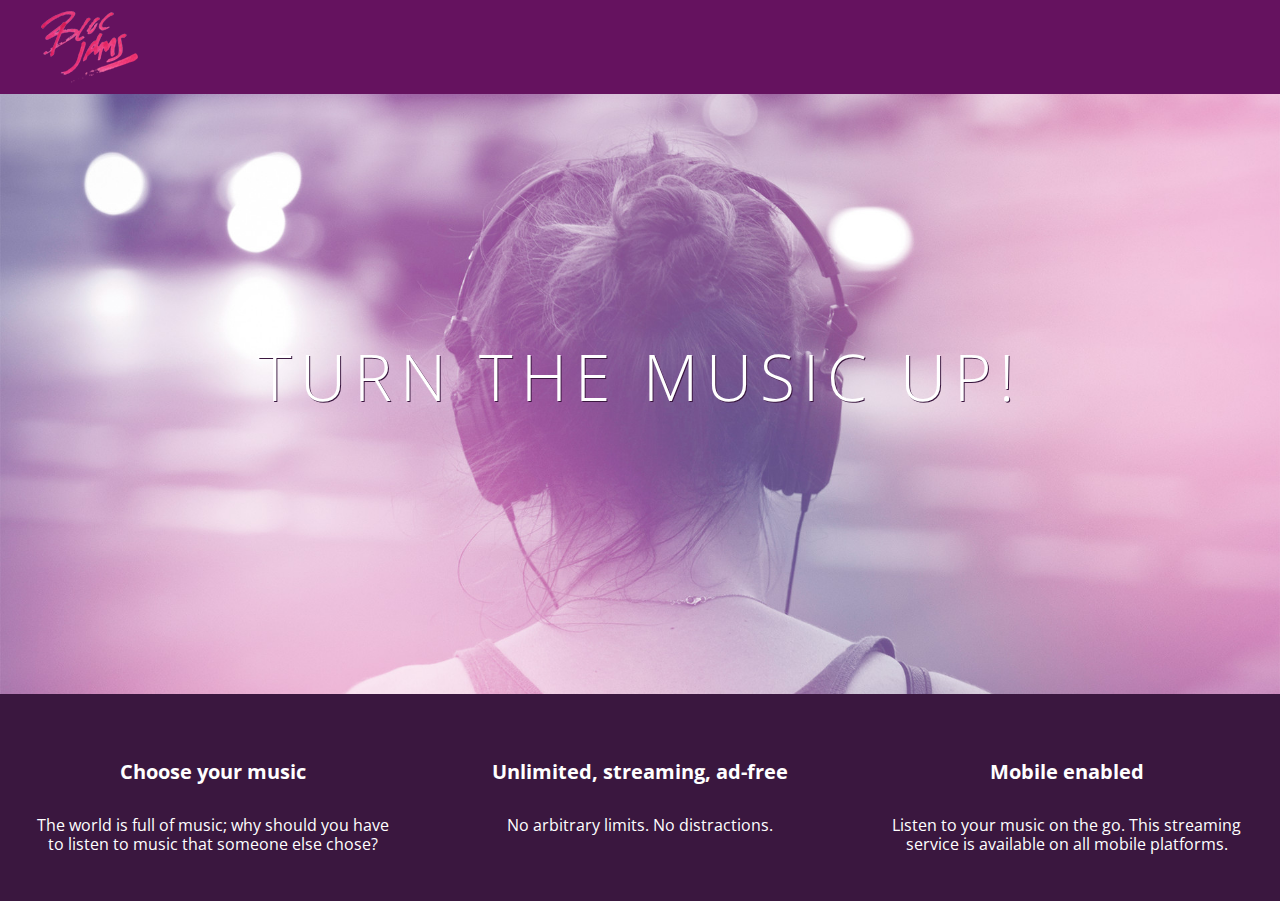
==== index.html @ b99fad87 "Checkpoint 3 assignment complete" ====
<!DOCTYPE html>
<html>
    <head>
        <title>Bloc Jams</title>
        <link rel="stylesheet" type="text/css" href="http://fonts.googleapis.com/css?family=Open+Sans:400,800,600,700,300">
        <link rel="stylesheet" type="text/css" href="http://code.ionicframework.com/ionicons/2.0.1/css/ionicons.min.css">
        <link rel="stylesheet" type="text/css" href="styles/normalize.css">
        <link rel="stylesheet" type="text/css" href="styles/main.css">
    </head>
    <body class="landing">
        <nav class="navbar"> <!-- nav bar -->
             <img src="assets/images/bloc_jams_logo.png" alt="bloc jams logo" class="logo">
        </nav>
        <section class="hero-content"> <!-- hero content -->
            <h1 class="hero-title">Turn the music up!</h1>
        </section>
        <section class="selling-points"> <!-- selling points -->
             <div class="point">
                 <span class="ion-music-note"></span>
                 <h5 class="point-title">Choose your music</h5>
                 <p class="point-description">The world is full of music; why should you have to listen to music that someone else chose?</p>
            </div>
        <div class="point">
                 <span class="ion-radio-waves"></span>
                 <h5 class="point-title">Unlimited, streaming, ad-free</h5>
                 <p class="point-description">No arbitrary limits. No distractions.</p>
        </div>
            <div class="point">
                 <span class="ion-iphone"></span>
                 <h5 class="point-title">Mobile enabled</h5>
                 <p class="point-description">Listen to your music on the go. This streaming service is available on all mobile platforms.</p>
             </div>
        </section>
    </body>
</html>
---- styles/main.css ----
html {
     height: 100%; 
     font-size: 100%;
 }
 
 body {
     font-family: 'Open Sans'; 
     color: white;             
     min-height: 100%;          
 }
 
 body.landing {
     background-color: rgb(58,23,63);
 }

.navbar {
     padding: 0.5rem;
     background-color: rgb(101,18,95);
 }
 
 .navbar .logo {
     position: relative; 
     left: 2rem;
 }

.hero-content {
     position: relative;
     min-height: 600px;  
     background-image: url(../assets/images/bloc_jams_bg.jpg);
     background-repeat: no-repeat;
     background-position: center center;
     background-size: cover;
 }

.hero-content .hero-title {
     position: absolute;             
     top: 40%;                     
     -webkit-transform: translateY(-50%);
     -moz-transform: translateY(-50%);
     -ms-transform: translateY(-50%);
     transform: translateY(-50%);
     width: 100%;                    
     text-align: center;             
     font-size: 4rem;                
     font-weight: 300;              
     text-transform: uppercase;     
     letter-spacing: 0.5rem;         
     text-shadow: 1px 1px 0px rgb(58,23,63); 
 }

.selling-points {
     position: relative;
     display: table;
     width: 100%;
     -webkit-box-sizing: border-box;
     -moz-box-sizing: border-box;
     box-sizing: border-box; 
 }
 
 .point {
     display: table-cell;
     position: relative;
     width: 33.3%;
     padding: 2rem;
     text-align: center;
 }
 
 .point .point-title {
     font-size: 1.25rem;
 }
 
 .ion-music-note,
 .ion-radio-waves,
 .ion-iphone {
     color: rgb(233,50,117);
     font-size: 5rem;
 }
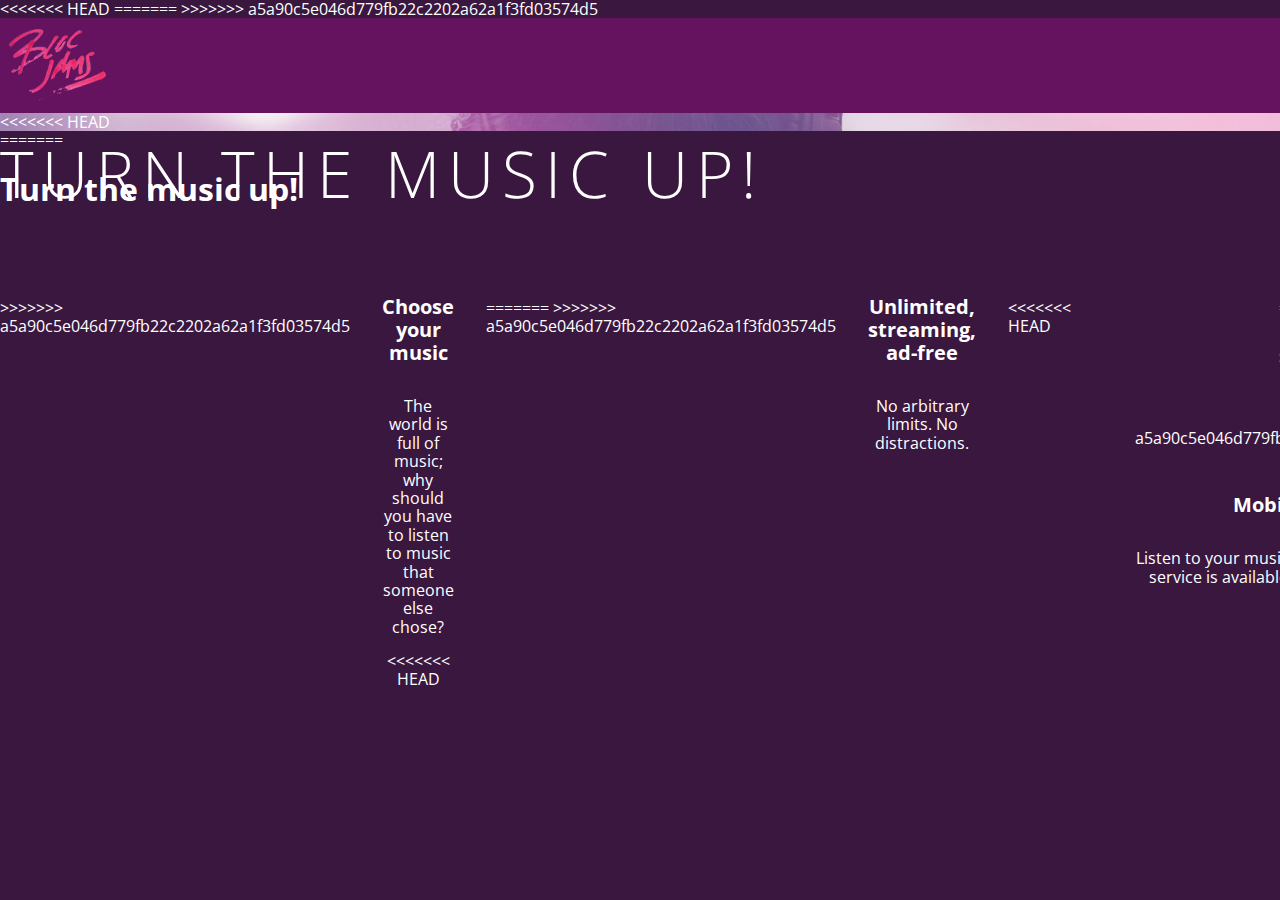
==== commit e47efdcd: "fix attempt" ====
--- a/index.html
+++ b/index.html
@@ -2,8 +2,13 @@
 <html>
     <head>
         <title>Bloc Jams</title>
+<<<<<<< HEAD
+         <link rel="stylesheet" type="text/css" href="http://fonts.googleapis.com/css?family=Open+Sans:400,800,600,700,300">
+         <link rel="stylesheet" type="text/css" href="http://code.ionicframework.com/ionicons/2.0.1/css/ionicons.min.css">
+=======
         <link rel="stylesheet" type="text/css" href="http://fonts.googleapis.com/css?family=Open+Sans:400,800,600,700,300">
         <link rel="stylesheet" type="text/css" href="http://code.ionicframework.com/ionicons/2.0.1/css/ionicons.min.css">
+>>>>>>> a5a90c5e046d779fb22c2202a62a1f3fd03574d5
         <link rel="stylesheet" type="text/css" href="styles/normalize.css">
         <link rel="stylesheet" type="text/css" href="styles/main.css">
     </head>
@@ -12,24 +17,38 @@
              <img src="assets/images/bloc_jams_logo.png" alt="bloc jams logo" class="logo">
         </nav>
         <section class="hero-content"> <!-- hero content -->
+<<<<<<< HEAD
+          <h1 class="hero-title">Turn the music up!</h1>
+        </section>
+         <section class="selling-points"> <!-- selling points -->
+=======
             <h1 class="hero-title">Turn the music up!</h1>
         </section>
         <section class="selling-points"> <!-- selling points -->
+>>>>>>> a5a90c5e046d779fb22c2202a62a1f3fd03574d5
              <div class="point">
                  <span class="ion-music-note"></span>
                  <h5 class="point-title">Choose your music</h5>
                  <p class="point-description">The world is full of music; why should you have to listen to music that someone else chose?</p>
+<<<<<<< HEAD
+             </div>
+=======
             </div>
+>>>>>>> a5a90c5e046d779fb22c2202a62a1f3fd03574d5
         <div class="point">
                  <span class="ion-radio-waves"></span>
                  <h5 class="point-title">Unlimited, streaming, ad-free</h5>
                  <p class="point-description">No arbitrary limits. No distractions.</p>
         </div>
+<<<<<<< HEAD
+           <div class="point">
+=======
             <div class="point">
+>>>>>>> a5a90c5e046d779fb22c2202a62a1f3fd03574d5
                  <span class="ion-iphone"></span>
                  <h5 class="point-title">Mobile enabled</h5>
                  <p class="point-description">Listen to your music on the go. This streaming service is available on all mobile platforms.</p>
              </div>
         </section>
     </body>
-</html>
+</html>--- a/styles/main.css
+++ b/styles/main.css
@@ -6,11 +6,19 @@
  body {
      font-family: 'Open Sans'; 
      color: white;             
+<<<<<<< HEAD
+     min-height: 100%;         
+ }
+ 
+ body.landing {
+     background-color: rgb(58,23,63); 
+=======
      min-height: 100%;          
  }
  
  body.landing {
      background-color: rgb(58,23,63);
+>>>>>>> a5a90c5e046d779fb22c2202a62a1f3fd03574d5
  }
 
 .navbar {
@@ -19,12 +27,20 @@
  }
  
  .navbar .logo {
+<<<<<<< HEAD
+     position: relative;
+=======
      position: relative; 
+>>>>>>> a5a90c5e046d779fb22c2202a62a1f3fd03574d5
      left: 2rem;
  }
 
 .hero-content {
+<<<<<<< HEAD
+     position: relative; 
+=======
      position: relative;
+>>>>>>> a5a90c5e046d779fb22c2202a62a1f3fd03574d5
      min-height: 600px;  
      background-image: url(../assets/images/bloc_jams_bg.jpg);
      background-repeat: no-repeat;
@@ -34,18 +50,31 @@
 
 .hero-content .hero-title {
      position: absolute;             
+<<<<<<< HEAD
+     top: 40%;                       
+=======
      top: 40%;                     
+>>>>>>> a5a90c5e046d779fb22c2202a62a1f3fd03574d5
      -webkit-transform: translateY(-50%);
      -moz-transform: translateY(-50%);
      -ms-transform: translateY(-50%);
      transform: translateY(-50%);
      width: 100%;                    
+<<<<<<< HEAD
+     text-align: center;            
+     font-size: 4rem;               
+     font-weight: 300;               
+     text-transform: uppercase;     
+     letter-spacing: 0.5rem;         
+     text-shadow: 1px 1px 0px rgb(58,23,63);
+=======
      text-align: center;             
      font-size: 4rem;                
      font-weight: 300;              
      text-transform: uppercase;     
      letter-spacing: 0.5rem;         
      text-shadow: 1px 1px 0px rgb(58,23,63); 
+>>>>>>> a5a90c5e046d779fb22c2202a62a1f3fd03574d5
  }
 
 .selling-points {
@@ -54,7 +83,11 @@
      width: 100%;
      -webkit-box-sizing: border-box;
      -moz-box-sizing: border-box;
+<<<<<<< HEAD
+     box-sizing: border-box; /* we'll explain this in a resource */
+=======
      box-sizing: border-box; 
+>>>>>>> a5a90c5e046d779fb22c2202a62a1f3fd03574d5
  }
  
  .point {
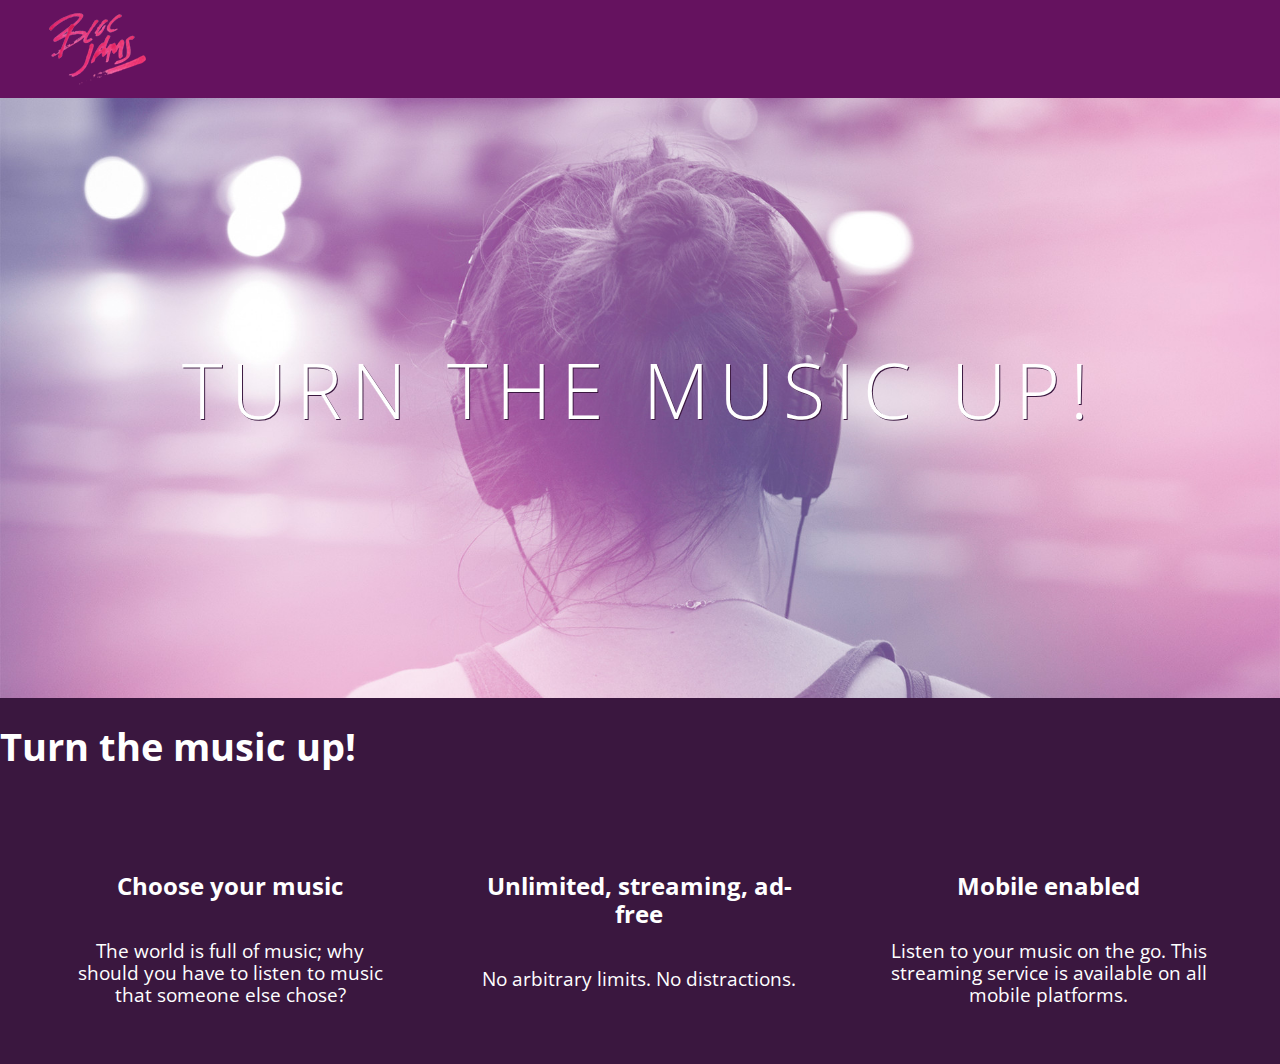
==== commit 19e0d314: "Checkpoint 4 HTMLCSS completed" ====
--- a/index.html
+++ b/index.html
@@ -2,49 +2,37 @@
 <html>
     <head>
         <title>Bloc Jams</title>
-<<<<<<< HEAD
+         <meta name="viewport" content="width=device-width, initial-scale=1">
          <link rel="stylesheet" type="text/css" href="http://fonts.googleapis.com/css?family=Open+Sans:400,800,600,700,300">
          <link rel="stylesheet" type="text/css" href="http://code.ionicframework.com/ionicons/2.0.1/css/ionicons.min.css">
-=======
         <link rel="stylesheet" type="text/css" href="http://fonts.googleapis.com/css?family=Open+Sans:400,800,600,700,300">
         <link rel="stylesheet" type="text/css" href="http://code.ionicframework.com/ionicons/2.0.1/css/ionicons.min.css">
->>>>>>> a5a90c5e046d779fb22c2202a62a1f3fd03574d5
         <link rel="stylesheet" type="text/css" href="styles/normalize.css">
         <link rel="stylesheet" type="text/css" href="styles/main.css">
+         <link rel="stylesheet" type="text/css" href="styles/landing.css">
     </head>
     <body class="landing">
         <nav class="navbar"> <!-- nav bar -->
              <img src="assets/images/bloc_jams_logo.png" alt="bloc jams logo" class="logo">
         </nav>
         <section class="hero-content"> <!-- hero content -->
-<<<<<<< HEAD
           <h1 class="hero-title">Turn the music up!</h1>
         </section>
          <section class="selling-points"> <!-- selling points -->
-=======
             <h1 class="hero-title">Turn the music up!</h1>
         </section>
-        <section class="selling-points"> <!-- selling points -->
->>>>>>> a5a90c5e046d779fb22c2202a62a1f3fd03574d5
-             <div class="point">
+         <section class="selling-points container"> <!-- selling points -->
+             <div class="point column third">
                  <span class="ion-music-note"></span>
                  <h5 class="point-title">Choose your music</h5>
                  <p class="point-description">The world is full of music; why should you have to listen to music that someone else chose?</p>
-<<<<<<< HEAD
-             </div>
-=======
             </div>
->>>>>>> a5a90c5e046d779fb22c2202a62a1f3fd03574d5
-        <div class="point">
+            <div class="point column third">
                  <span class="ion-radio-waves"></span>
                  <h5 class="point-title">Unlimited, streaming, ad-free</h5>
                  <p class="point-description">No arbitrary limits. No distractions.</p>
-        </div>
-<<<<<<< HEAD
-           <div class="point">
-=======
-            <div class="point">
->>>>>>> a5a90c5e046d779fb22c2202a62a1f3fd03574d5
+            </div>
+             <div class="point column third">
                  <span class="ion-iphone"></span>
                  <h5 class="point-title">Mobile enabled</h5>
                  <p class="point-description">Listen to your music on the go. This streaming service is available on all mobile platforms.</p>
--- a/styles/main.css
+++ b/styles/main.css
@@ -1,3 +1,9 @@
+ *, *::before, *::after {
+     -moz-box-sizing: border-box;
+     -webkit-box-sizing: border-box;
+     box-sizing: border-box;
+ }
+
 html {
      height: 100%; 
      font-size: 100%;
@@ -6,105 +12,30 @@
  body {
      font-family: 'Open Sans'; 
      color: white;             
-<<<<<<< HEAD
      min-height: 100%;         
  }
  
- body.landing {
-     background-color: rgb(58,23,63); 
-=======
-     min-height: 100%;          
+.container {
+     margin: 0 auto;
+     max-width: 64rem;
+ }
+
+ @media (min-width: 640px) {
+  html { font-size: 112%; }
+     
+   .column {
+         float: left;
+         padding-left: 1rem;
+         padding-right: 1rem;
+     }
+     .column.full { width: 100%; }
+     .column.two-thirds { width: 66.7%; }
+     .column.half { width: 50%; }
+     .column.third { width: 33.3%; }
+     .column.fourth { width: 25%; }
+     .column.flow-opposite { float: right; }  
  }
  
- body.landing {
-     background-color: rgb(58,23,63);
->>>>>>> a5a90c5e046d779fb22c2202a62a1f3fd03574d5
- }
-
-.navbar {
-     padding: 0.5rem;
-     background-color: rgb(101,18,95);
- }
- 
- .navbar .logo {
-<<<<<<< HEAD
-     position: relative;
-=======
-     position: relative; 
->>>>>>> a5a90c5e046d779fb22c2202a62a1f3fd03574d5
-     left: 2rem;
- }
-
-.hero-content {
-<<<<<<< HEAD
-     position: relative; 
-=======
-     position: relative;
->>>>>>> a5a90c5e046d779fb22c2202a62a1f3fd03574d5
-     min-height: 600px;  
-     background-image: url(../assets/images/bloc_jams_bg.jpg);
-     background-repeat: no-repeat;
-     background-position: center center;
-     background-size: cover;
- }
-
-.hero-content .hero-title {
-     position: absolute;             
-<<<<<<< HEAD
-     top: 40%;                       
-=======
-     top: 40%;                     
->>>>>>> a5a90c5e046d779fb22c2202a62a1f3fd03574d5
-     -webkit-transform: translateY(-50%);
-     -moz-transform: translateY(-50%);
-     -ms-transform: translateY(-50%);
-     transform: translateY(-50%);
-     width: 100%;                    
-<<<<<<< HEAD
-     text-align: center;            
-     font-size: 4rem;               
-     font-weight: 300;               
-     text-transform: uppercase;     
-     letter-spacing: 0.5rem;         
-     text-shadow: 1px 1px 0px rgb(58,23,63);
-=======
-     text-align: center;             
-     font-size: 4rem;                
-     font-weight: 300;              
-     text-transform: uppercase;     
-     letter-spacing: 0.5rem;         
-     text-shadow: 1px 1px 0px rgb(58,23,63); 
->>>>>>> a5a90c5e046d779fb22c2202a62a1f3fd03574d5
- }
-
-.selling-points {
-     position: relative;
-     display: table;
-     width: 100%;
-     -webkit-box-sizing: border-box;
-     -moz-box-sizing: border-box;
-<<<<<<< HEAD
-     box-sizing: border-box; /* we'll explain this in a resource */
-=======
-     box-sizing: border-box; 
->>>>>>> a5a90c5e046d779fb22c2202a62a1f3fd03574d5
- }
- 
- .point {
-     display: table-cell;
-     position: relative;
-     width: 33.3%;
-     padding: 2rem;
-     text-align: center;
- }
- 
- .point .point-title {
-     font-size: 1.25rem;
- }
- 
- .ion-music-note,
- .ion-radio-waves,
- .ion-iphone {
-     color: rgb(233,50,117);
-     font-size: 5rem;
+ @media (min-width: 1024px) {
+  html { font-size: 120%; }
  }--- a/styles/landing.css
+++ b/styles/landing.css
@@ -0,0 +1,73 @@
+ body.landing {
+     background-color: rgb(58,23,63); 
+     min-height: 100%;          
+ }
+ 
+ body.landing {
+     background-color: rgb(58,23,63);
+ }
+
+.navbar {
+     padding: 0.5rem;
+     background-color: rgb(101,18,95);
+ }
+ 
+ .navbar .logo {
+     position: relative;
+     position: relative; 
+     left: 2rem;
+ }
+
+.hero-content {
+     position: relative; 
+     position: relative;
+     min-height: 600px;  
+     background-image: url(../assets/images/bloc_jams_bg.jpg);
+     background-repeat: no-repeat;
+     background-position: center center;
+     background-size: cover;
+ }
+
+.hero-content .hero-title {
+     position: absolute;             
+     top: 40%;                       
+     top: 40%;                     
+     -webkit-transform: translateY(-50%);
+     -moz-transform: translateY(-50%);
+     -ms-transform: translateY(-50%);
+     transform: translateY(-50%);
+     width: 100%;                    
+     text-align: center;            
+     font-size: 4rem;               
+     font-weight: 300;               
+     text-transform: uppercase;     
+     letter-spacing: 0.5rem;         
+     text-shadow: 1px 1px 0px rgb(58,23,63);
+     text-align: center;             
+     font-size: 4rem;                
+     font-weight: 300;              
+     text-transform: uppercase;     
+     letter-spacing: 0.5rem;         
+     text-shadow: 1px 1px 0px rgb(58,23,63); 
+ }
+
+.selling-points {
+     position: relative;
+ }
+ 
+ .point {
+     position: relative;
+     padding: 2rem;
+     text-align: center;
+ }
+ 
+ .point .point-title {
+     font-size: 1.25rem;
+ }
+ 
+ .ion-music-note,
+ .ion-radio-waves,
+ .ion-iphone {
+     color: rgb(233,50,117);
+     font-size: 5rem;
+ }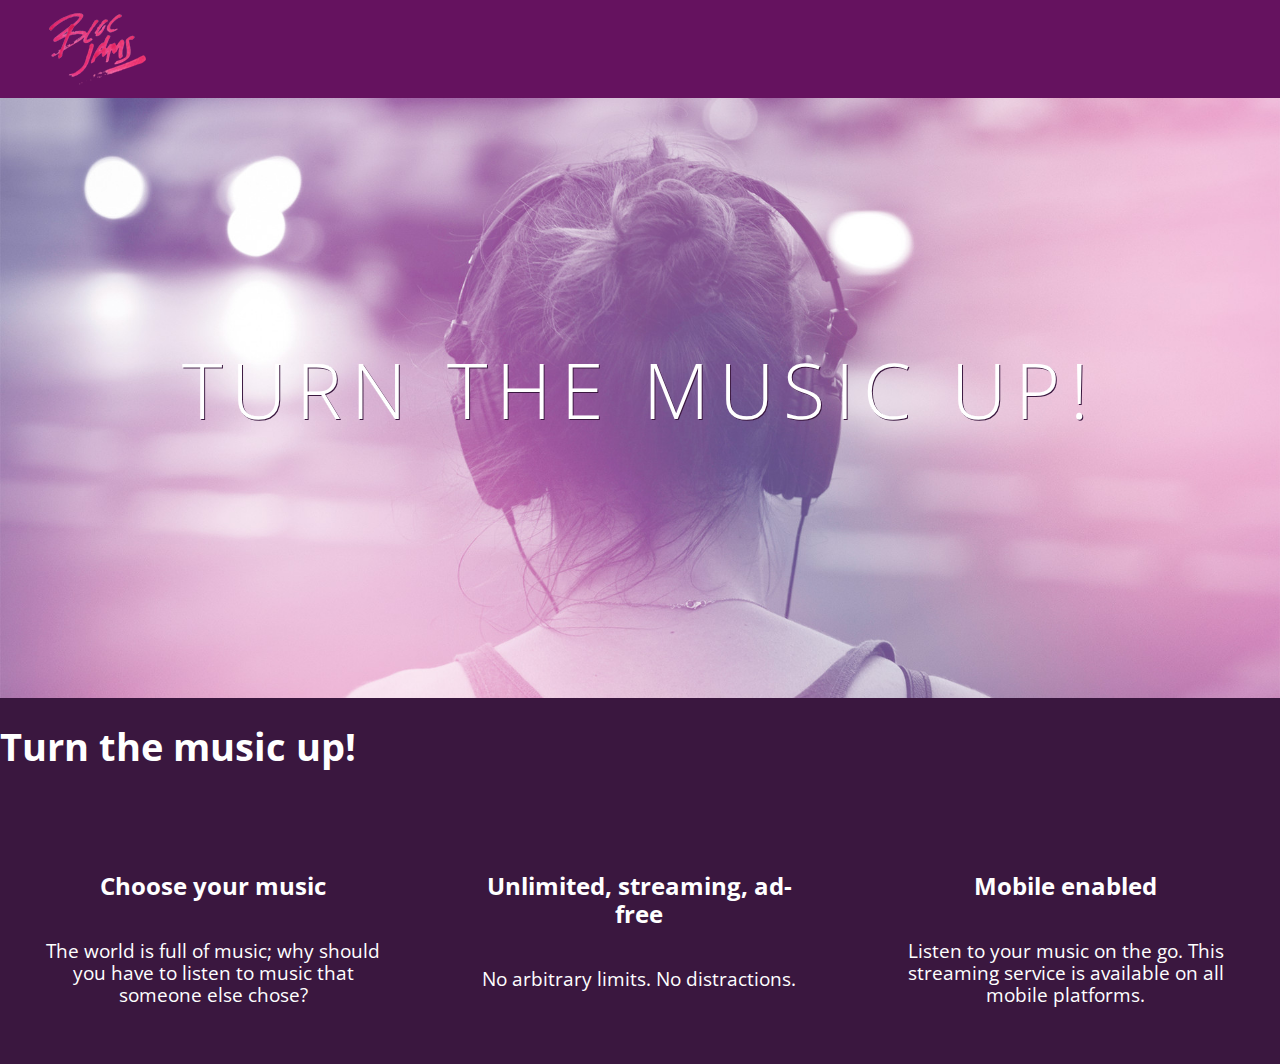
==== commit dca8abe1: "clearfix added checkpoint 4" ====
--- a/index.html
+++ b/index.html
@@ -21,7 +21,7 @@
          <section class="selling-points"> <!-- selling points -->
             <h1 class="hero-title">Turn the music up!</h1>
         </section>
-         <section class="selling-points container"> <!-- selling points -->
+         <section class="clearfix"> <!-- selling points -->
              <div class="point column third">
                  <span class="ion-music-note"></span>
                  <h5 class="point-title">Choose your music</h5>
--- a/styles/main.css
+++ b/styles/main.css
@@ -38,4 +38,14 @@
  
  @media (min-width: 1024px) {
   html { font-size: 120%; }
- }+}
+
+.clearfix::before,
+.clearfix::after {
+   content: " ";
+   display: table;
+}
+
+.clearfix::after {
+   clear: both;
+}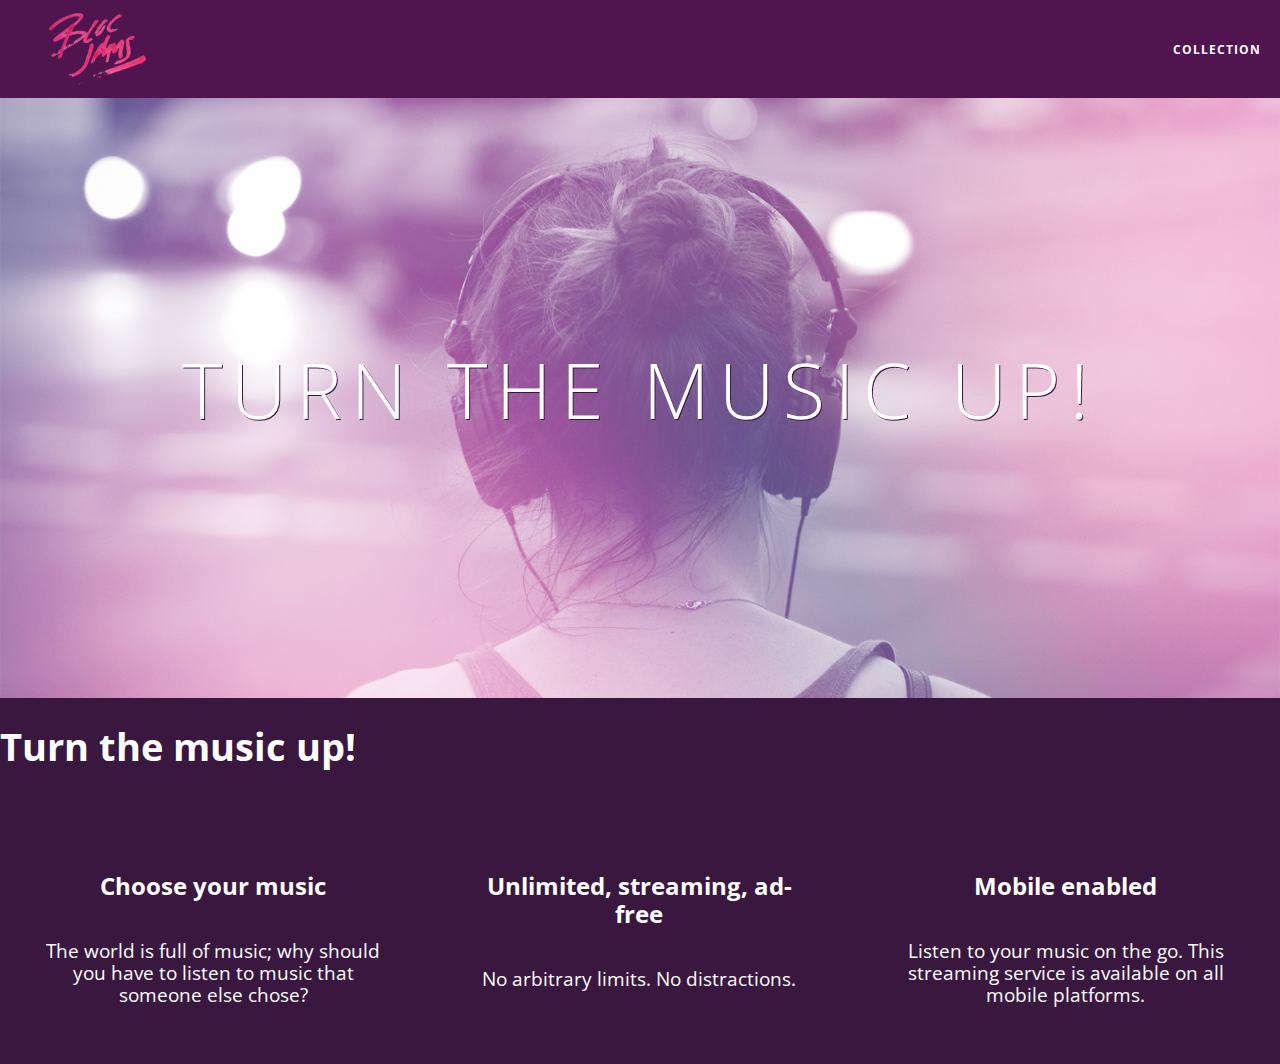
==== commit 07197da5: "Checkpoint 5 collection assignment" ====
--- a/index.html
+++ b/index.html
@@ -13,7 +13,12 @@
     </head>
     <body class="landing">
         <nav class="navbar"> <!-- nav bar -->
-             <img src="assets/images/bloc_jams_logo.png" alt="bloc jams logo" class="logo">
+             <a href="index.html" class="logo">
+             <img src="assets/images/bloc_jams_logo.png" alt="bloc jams logo">
+         </a>
+         <div class="links-container">
+             <a href="collection.html" class="navbar-link">collection</a>
+         </div>
         </nav>
         <section class="hero-content"> <!-- hero content -->
           <h1 class="hero-title">Turn the music up!</h1>
--- a/styles/landing.css
+++ b/styles/landing.css
@@ -8,14 +8,50 @@
  }
 
 .navbar {
+     position: relative;
      padding: 0.5rem;
-     background-color: rgb(101,18,95);
+     background-color: rgb(101,18,95,0.5);
+     z-index: 1;
  }
  
  .navbar .logo {
-     position: relative;
      position: relative; 
      left: 2rem;
+     cursor: pointer;
+ }
+
+.navbar .links-container {
+     display: table;
+     position: absolute;
+     top: 0;
+     right: 0;
+     height: 100px;
+     color: white;
+     /* #3 */
+     text-decoration: none;
+ }
+ 
+ .links-container .navbar-link {
+     display: table-cell;
+     position: relative;
+     height: 100%;
+     padding-left: 1rem;
+     padding-right: 1rem;
+     /* #4 */
+     vertical-align: middle;
+     color: white;
+     font-size: 0.625rem;
+     letter-spacing: 0.05rem;
+     font-weight: 700;
+     text-transform: uppercase;
+     /* #3 */
+     text-decoration: none;
+     cursor: pointer;
+ }
+ 
+   /* #5 */
+ .links-container .navbar-link:hover {
+     color: rgb(233,50,117);
  }
 
 .hero-content {
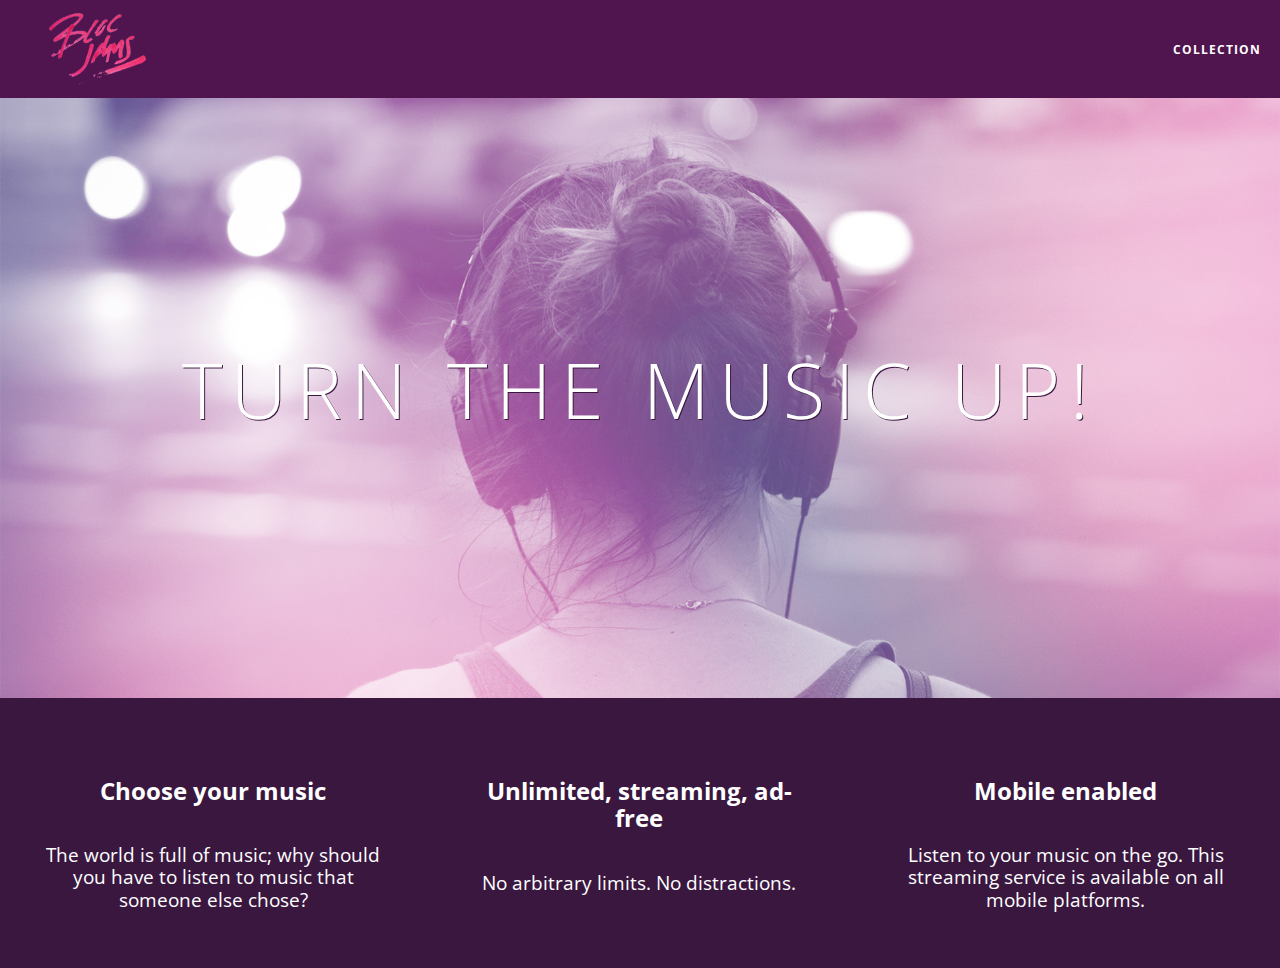
==== commit fc366ec4: "Fix selling points animation" ====
--- a/index.html
+++ b/index.html
@@ -23,10 +23,7 @@
         <section class="hero-content"> <!-- hero content -->
           <h1 class="hero-title">Turn the music up!</h1>
         </section>
-         <section class="selling-points"> <!-- selling points -->
-            <h1 class="hero-title">Turn the music up!</h1>
-        </section>
-         <section class="clearfix"> <!-- selling points -->
+         <section class="clearfix selling-points"> <!-- selling points -->
              <div class="point column third">
                  <span class="ion-music-note"></span>
                  <h5 class="point-title">Choose your music</h5>
@@ -43,5 +40,6 @@
                  <p class="point-description">Listen to your music on the go. This streaming service is available on all mobile platforms.</p>
              </div>
         </section>
+         <script src="scripts/landing.js"></script>
     </body>
 </html>--- a/styles/main.css
+++ b/styles/main.css
@@ -18,6 +18,15 @@
 .container {
      margin: 0 auto;
      max-width: 64rem;
+ }
+
+.container {
+     margin: 0 auto;
+     max-width: 64rem;
+ }
+
+ .container.narrow {
+     max-width: 56rem;
  }
 
  @media (min-width: 640px) {
--- a/styles/landing.css
+++ b/styles/landing.css
@@ -54,6 +54,10 @@
      color: rgb(233,50,117);
  }
 
+.links-container .navbar-link:active {
+     color: rgb(233,50,117);
+     background-color: white;
+ }
 .hero-content {
      position: relative; 
      position: relative;
